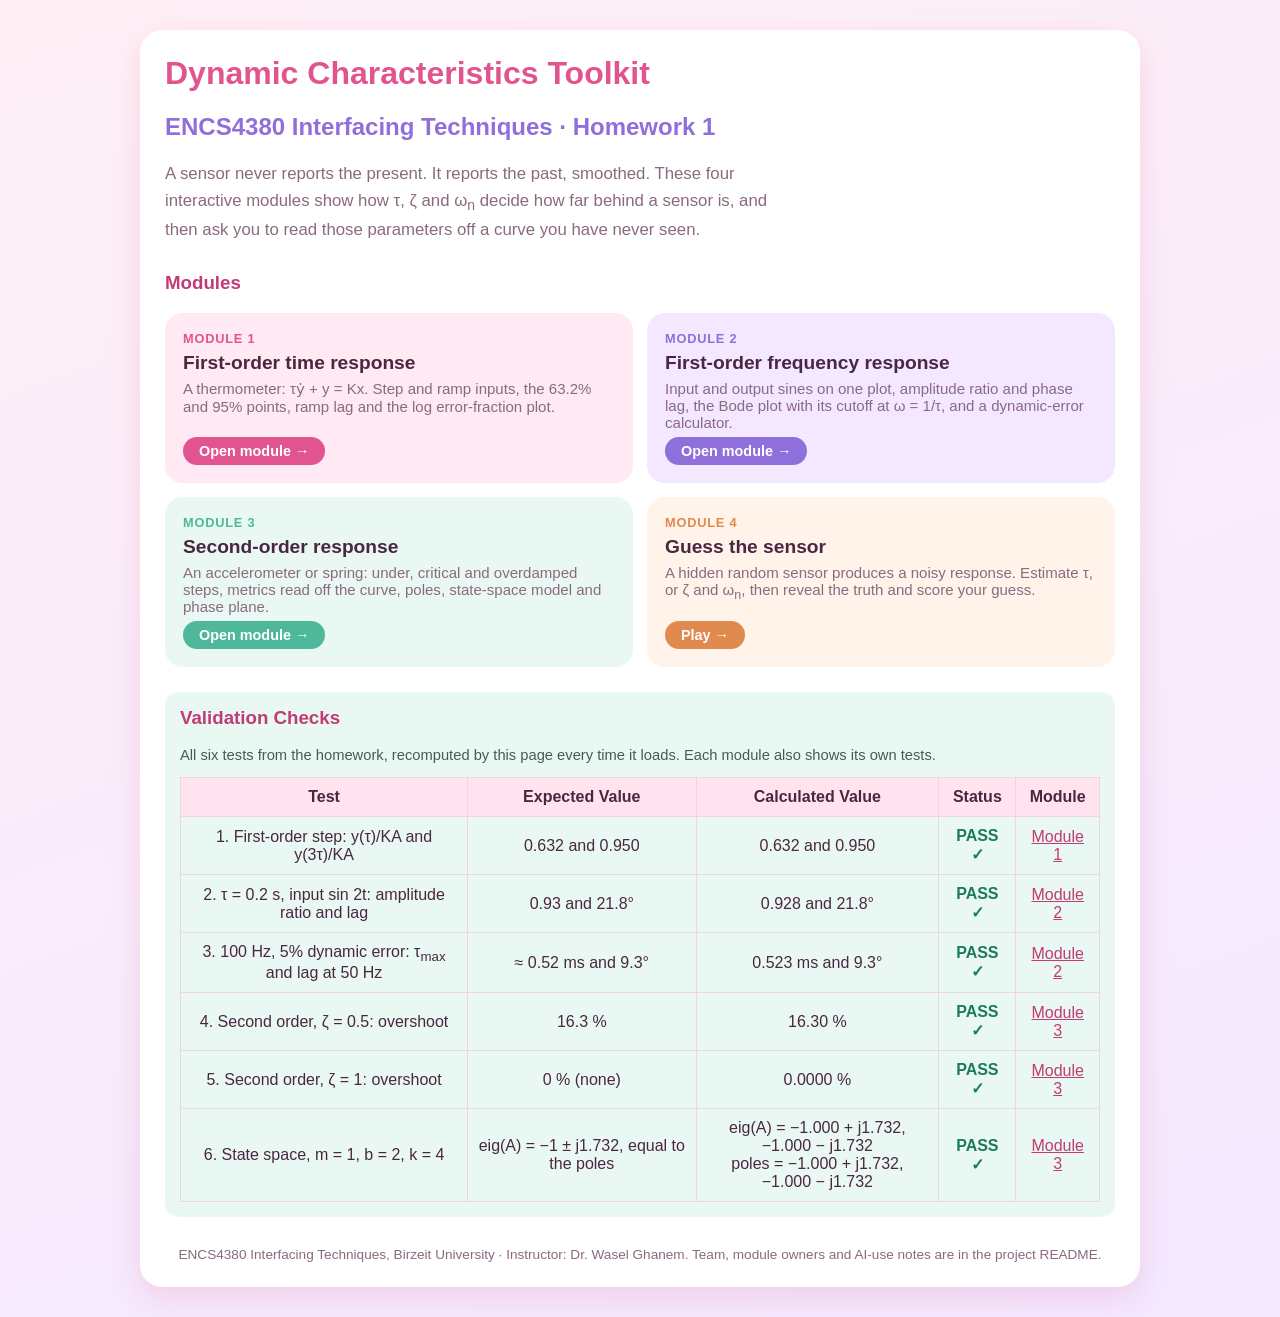
==== index.html @ 0ef6f0ad "Update home page links" ====
<!DOCTYPE html>
<html lang="en">

<head>
    <meta charset="UTF-8">
    <meta name="viewport" content="width=device-width, initial-scale=1.0">

    <title>Dynamic Characteristics Toolkit | ENCS4380</title>

    <style>
        /* ---------- Shared toolkit design (Module 2 style) ---------- */
        * { box-sizing: border-box; }

        body {
            font-family: "Segoe UI", Arial, sans-serif;
            margin: 0;
            padding: 30px 12px;
            color: #4a2740;
            background: linear-gradient(160deg, #fff0f6, #f3e8ff);
            min-height: 100vh;
        }

        .container {
            max-width: 1000px;
            margin: auto;
            background-color: white;
            padding: 25px;
            border-radius: 22px;
            box-shadow: 0 10px 30px rgba(226, 84, 143, 0.18);
        }

        h1 { color: #e2548f; margin-top: 0; }
        h2 { color: #8f6fdc; }
        h3 { margin-top: 0; color: #c13b74; }

        a { color: #c13b74; }

        .crumbs {
            font-size: 0.9rem;
            color: #8a6a80;
            margin: 0 0 8px;
        }

        .control { margin-bottom: 20px; }

        label { font-weight: bold; }

        input[type="range"] {
            width: 260px;
            max-width: 60%;
            accent-color: #e2548f;
            vertical-align: middle;
        }

        .value {
            font-weight: bold;
            color: #e2548f;
        }

        .infoBox {
            background-color: #f3e8ff;
            padding: 15px;
            margin-top: 15px;
            border-radius: 14px;
            line-height: 1.8;
        }

        .predictBox {
            background-color: #ffe9f2;
            border: 2px dashed #f7b6d2;
            padding: 15px;
            margin-top: 25px;
            border-radius: 14px;
        }

        .calcBox {
            background-color: #fff3ea;
            padding: 15px;
            margin-top: 25px;
            border-radius: 14px;
        }

        .validationBox {
            background-color: #e9f8f2;
            padding: 15px;
            margin-top: 25px;
            border-radius: 14px;
        }

        button {
            padding: 8px 18px;
            cursor: pointer;
            margin-top: 10px;
            border: none;
            border-radius: 999px;
            background-color: #e2548f;
            color: white;
            font-weight: bold;
            font-family: inherit;
        }

        button:hover { background-color: #c13b74; }

        input[type="text"],
        input[type="number"],
        select {
            padding: 7px;
            border: 2px solid #f0d4e3;
            border-radius: 10px;
            font-family: inherit;
            color: #4a2740;
            background: white;
        }

        input[type="text"] { width: 300px; max-width: 90%; }
        input[type="number"] { width: 110px; }

        .tableWrap { overflow-x: auto; }

        table {
            width: 100%;
            border-collapse: collapse;
            margin-top: 10px;
        }

        th, td {
            border: 1px solid #f0d4e3;
            padding: 10px;
            text-align: center;
        }

        th { background-color: #ffe3ef; }

        .pass { color: #1d7a5f; font-weight: bold; }
        .fail { color: #b3263f; font-weight: bold; }

        footer {
            margin-top: 30px;
            font-size: 0.85rem;
            color: #8a6a80;
            text-align: center;
        }

        @media (max-width: 600px) {
            body { padding: 0; }
            .container { border-radius: 0; padding: 16px; }
            input[type="range"] { width: 100%; max-width: 100%; }
        }

        /* ---------- Home page ---------- */
        .lede { max-width: 66ch; color: #8a6a80; font-size: 1.05rem; line-height: 1.6; }
        .cards { display: grid; grid-template-columns: repeat(2, minmax(0, 1fr)); gap: 14px; }
        @media (max-width: 700px) { .cards { grid-template-columns: 1fr; } }
        .card {
            display: flex; flex-direction: column; gap: 6px; text-decoration: none; color: #4a2740;
            background: var(--bg); border-radius: 18px; padding: 18px;
            transition: transform .15s, box-shadow .15s;
        }
        .card:hover { transform: translateY(-2px); box-shadow: 0 8px 20px rgba(226, 84, 143, 0.18); }
        .card .num { font-size: .8rem; font-weight: bold; letter-spacing: .06em; color: var(--c); }
        .card h3 { margin: 0; color: #4a2740; font-size: 1.2rem; }
        .card p { margin: 0; color: #8a6a80; font-size: .94rem; }
        .card .go {
            align-self: flex-start; margin-top: auto; padding: 6px 16px; border-radius: 999px;
            background: var(--c); color: white; font-weight: bold; font-size: .9rem;
        }
        .validationBox p { margin: 0 0 4px; color: #4a5a52; font-size: .92rem; }
        @media (prefers-reduced-motion: reduce) { * { transition: none !important; } }
    </style>
</head>

<body>

<div class="container">

    <h1>Dynamic Characteristics Toolkit</h1>

    <h2>ENCS4380 Interfacing Techniques · Homework 1</h2>

    <p class="lede">
        A sensor never reports the present. It reports the past, smoothed.
        These four interactive modules show how τ, ζ and ω<sub>n</sub> decide how far behind a sensor is,
        and then ask you to read those parameters off a curve you have never seen.
    </p>


    <!-- Modules -->

    <h3 style="margin-top: 28px;">Modules</h3>

    <div class="cards">
        <a class="card" href="module1.html" style="--c:#e2548f; --bg:#ffe9f2">
            <span class="num">MODULE 1</span>
            <h3>First-order time response</h3>
            <p>A thermometer: τẏ + y = Kx. Step and ramp inputs, the 63.2% and 95% points, ramp lag and the log error-fraction plot.</p>
            <span class="go">Open module →</span>
        </a>
        <a class="card" href="module2.html" style="--c:#8f6fdc; --bg:#f3e8ff">
            <span class="num">MODULE 2</span>
            <h3>First-order frequency response</h3>
            <p>Input and output sines on one plot, amplitude ratio and phase lag, the Bode plot with its cutoff at ω = 1/τ, and a dynamic-error calculator.</p>
            <span class="go">Open module →</span>
        </a>
        <a class="card" href="module3.html" style="--c:#4fb89a; --bg:#e9f8f2">
            <span class="num">MODULE 3</span>
            <h3>Second-order response</h3>
            <p>An accelerometer or spring: under, critical and overdamped steps, metrics read off the curve, poles, state-space model and phase plane.</p>
            <span class="go">Open module →</span>
        </a>
        <a class="card" href="module4.html" style="--c:#e08a4f; --bg:#fff3ea">
            <span class="num">MODULE 4</span>
            <h3>Guess the sensor</h3>
            <p>A hidden random sensor produces a noisy response. Estimate τ, or ζ and ω<sub>n</sub>, then reveal the truth and score your guess.</p>
            <span class="go">Play →</span>
        </a>
    </div>


    <!-- Validation -->

    <div class="validationBox">

        <h3>Validation Checks</h3>

        <p>All six tests from the homework, recomputed by this page every time it loads. Each module also shows its own tests.</p>

        <div class="tableWrap">
            <table>
                <thead>
                    <tr><th>Test</th><th>Expected Value</th><th>Calculated Value</th><th>Status</th><th>Module</th></tr>
                </thead>
                <tbody id="valBody"></tbody>
            </table>
        </div>

    </div>

    <footer>
        ENCS4380 Interfacing Techniques, Birzeit University · Instructor: Dr. Wasel Ghanem.
        Team, module owners and AI-use notes are in the project README.
    </footer>

</div>

<script>
"use strict";
const fmt = (v, d = 3) => v.toFixed(d).replace("-", "−");

/* Test 1: first-order step y(t) = K(1 - e^(-t/τ)), read off a sampled curve */
function firstStep(t, K, tau){ return K * (1 - Math.exp(-t / tau)); }
function sampleAt(fn, tEnd, N, tq){
  const h = tEnd / N;
  const i = Math.floor(tq / h), t0 = i * h;
  const y0 = fn(t0), y1 = fn(t0 + h);
  return y0 + (y1 - y0) * (tq - t0) / h;
}

/* Test 2 and 3: first-order frequency response */
const mag = (w, tau) => 1 / Math.sqrt(1 + (w * tau) ** 2);
const lagDeg = (w, tau) => Math.atan(w * tau) * 180 / Math.PI;
const tauMax = (f, e) => Math.sqrt(1 / (1 - e) ** 2 - 1) / (2 * Math.PI * f);

/* Test 4 and 5: second-order unit step, overshoot read off a sampled curve */
function step2(t, z, wn){
  if (Math.abs(z - 1) < 1e-9) return 1 - (1 + wn * t) * Math.exp(-wn * t);
  const s = Math.sqrt(1 - z * z), wd = wn * s;
  return 1 - Math.exp(-z * wn * t) / s * Math.sin(wd * t + Math.acos(z));
}
function overshoot(z, wn){
  const tEnd = 10 / (z * wn), N = 20000;
  let yMax = 0;
  for (let i = 0; i <= N; i++) yMax = Math.max(yMax, step2(tEnd * i / N, z, wn));
  return Math.max(0, (yMax - 1) * 100);
}

/* Test 6: eigenvalues of A from trace and determinant */
function eig2(A){
  const tr = A[0][0] + A[1][1], det = A[0][0] * A[1][1] - A[0][1] * A[1][0];
  const disc = tr * tr / 4 - det;
  if (disc >= 0){ const q = Math.sqrt(disc); return [{re:tr/2+q, im:0}, {re:tr/2-q, im:0}]; }
  const q = Math.sqrt(-disc); return [{re:tr/2, im:q}, {re:tr/2, im:-q}];
}
const cplx = q => Math.abs(q.im) < 1e-12 ? fmt(q.re) : `${fmt(q.re)} ${q.im >= 0 ? "+" : "−"} j${fmt(Math.abs(q.im))}`;

const rows = [];
{
  const K = 1, tau = 2, f = t => firstStep(t, K, tau);
  const a = sampleAt(f, 10 * tau, 300, tau) / K, b = sampleAt(f, 10 * tau, 300, 3 * tau) / K;
  rows.push(["1. First-order step: y(τ)/KA and y(3τ)/KA", "0.632 and 0.950",
             `${fmt(a)} and ${fmt(b)}`, Math.abs(a - 0.632) < 0.005 && Math.abs(b - 0.95) < 0.005, 1]);
}
{
  const M = mag(2, 0.2), p = lagDeg(2, 0.2);
  rows.push(["2. τ = 0.2 s, input sin 2t: amplitude ratio and lag", "0.93 and 21.8°",
             `${fmt(M)} and ${fmt(p, 1)}°`, Math.abs(M - 0.93) < 0.005 && Math.abs(p - 21.8) < 0.05, 2]);
}
{
  const tm = tauMax(100, 0.05), p = lagDeg(2 * Math.PI * 50, tm);
  rows.push(["3. 100 Hz, 5% dynamic error: τ<sub>max</sub> and lag at 50 Hz", "≈ 0.52 ms and 9.3°",
             `${fmt(tm * 1000)} ms and ${fmt(p, 1)}°`, Math.abs(tm * 1000 - 0.52) < 0.01 && Math.abs(p - 9.3) < 0.05, 2]);
}
{
  const os = overshoot(0.5, 2);
  rows.push(["4. Second order, ζ = 0.5: overshoot", "16.3 %", `${fmt(os, 2)} %`, Math.abs(os - 16.3) < 0.1, 3]);
}
{
  const os = overshoot(1, 2);
  rows.push(["5. Second order, ζ = 1: overshoot", "0 % (none)", `${fmt(os, 4)} %`, os < 1e-3, 3]);
}
{
  const m = 1, b = 2, k = 4, A = [[0, 1], [-k / m, -b / m]];
  const e = eig2(A).sort((p, q) => q.im - p.im);
  const z = b / (2 * Math.sqrt(m * k)), wn = Math.sqrt(k / m), wd = wn * Math.sqrt(1 - z * z);
  const poles = [{re:-z * wn, im:wd}, {re:-z * wn, im:-wd}];
  const ok = e.every((q, i) => Math.hypot(q.re - poles[i].re, q.im - poles[i].im) < 1e-9)
          && Math.abs(e[0].re + 1) < 1e-3 && Math.abs(e[0].im - Math.sqrt(3)) < 1e-3;
  rows.push(["6. State space, m = 1, b = 2, k = 4", "eig(A) = −1 ± j1.732, equal to the poles",
             `eig(A) = ${e.map(cplx).join(", ")}<br>poles = ${poles.map(cplx).join(", ")}`, ok, 3]);
}

document.getElementById("valBody").innerHTML = rows.map(([name, exp, got, pass, mod]) => `
  <tr><td>${name}</td><td>${exp}</td><td class="num">${got}</td>
  <td class="${pass ? "pass" : "fail"}">${pass ? "PASS ✓" : "FAIL ✗"}</td>
  <td><a href="module${mod}.html">Module ${mod}</a></td></tr>`).join("");
</script>

</body>

</html>
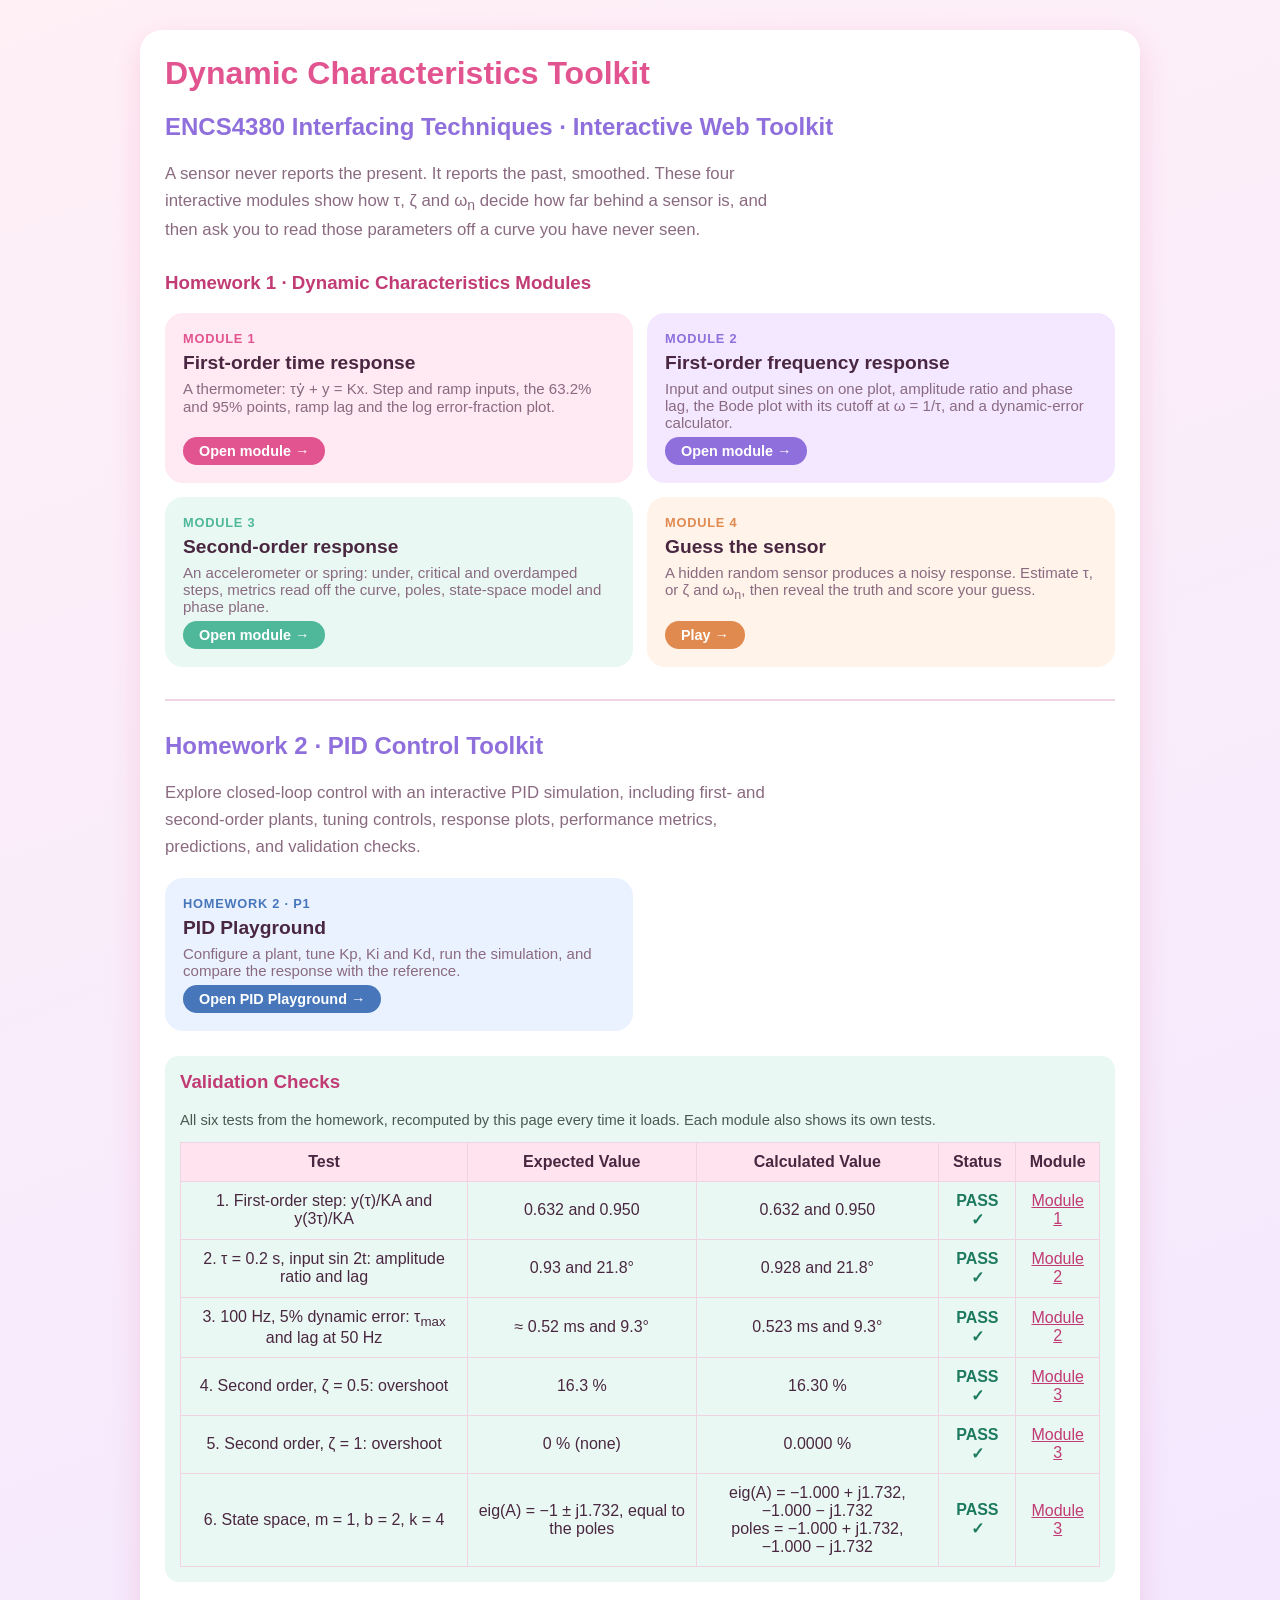
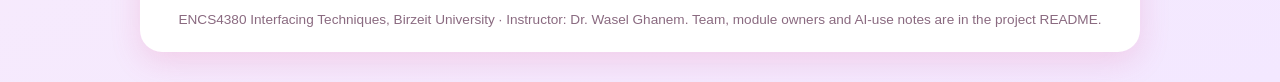
==== commit e35ed6c9: "feat(home): link PID Playground under Homework 2" ====
--- a/index.html
+++ b/index.html
@@ -175,7 +175,7 @@
 
     <h1>Dynamic Characteristics Toolkit</h1>
 
-    <h2>ENCS4380 Interfacing Techniques · Homework 1</h2>
+    <h2>ENCS4380 Interfacing Techniques · Interactive Web Toolkit</h2>
 
     <p class="lede">
         A sensor never reports the present. It reports the past, smoothed.
@@ -186,7 +186,7 @@
 
     <!-- Modules -->
 
-    <h3 style="margin-top: 28px;">Modules</h3>
+    <h3 style="margin-top: 28px;">Homework 1 · Dynamic Characteristics Modules</h3>
 
     <div class="cards">
         <a class="card" href="module1.html" style="--c:#e2548f; --bg:#ffe9f2">
@@ -201,7 +201,7 @@
             <p>Input and output sines on one plot, amplitude ratio and phase lag, the Bode plot with its cutoff at ω = 1/τ, and a dynamic-error calculator.</p>
             <span class="go">Open module →</span>
         </a>
-        <a class="card" href="module3.html" style="--c:#4fb89a; --bg:#e9f8f2">
+        <a class="card" href="Module3.html" style="--c:#4fb89a; --bg:#e9f8f2">
             <span class="num">MODULE 3</span>
             <h3>Second-order response</h3>
             <p>An accelerometer or spring: under, critical and overdamped steps, metrics read off the curve, poles, state-space model and phase plane.</p>
@@ -216,6 +216,20 @@
     </div>
 
 
+    <!-- Homework 2: PID Control -->
+    <section aria-labelledby="hw2-title" style="margin-top:32px;padding-top:12px;border-top:2px solid #f0d4e3;">
+        <h2 id="hw2-title">Homework 2 · PID Control Toolkit</h2>
+        <p class="lede">Explore closed-loop control with an interactive PID simulation, including first- and second-order plants, tuning controls, response plots, performance metrics, predictions, and validation checks.</p>
+        <div class="cards">
+            <a class="card" href="pid-playground.html" style="--c:#4777ba;--bg:#eaf2ff;">
+                <span class="num">HOMEWORK 2 · P1</span>
+                <h3>PID Playground</h3>
+                <p>Configure a plant, tune Kp, Ki and Kd, run the simulation, and compare the response with the reference.</p>
+                <span class="go">Open PID Playground →</span>
+            </a>
+        </div>
+    </section>
+
     <!-- Validation -->
 
     <div class="validationBox">
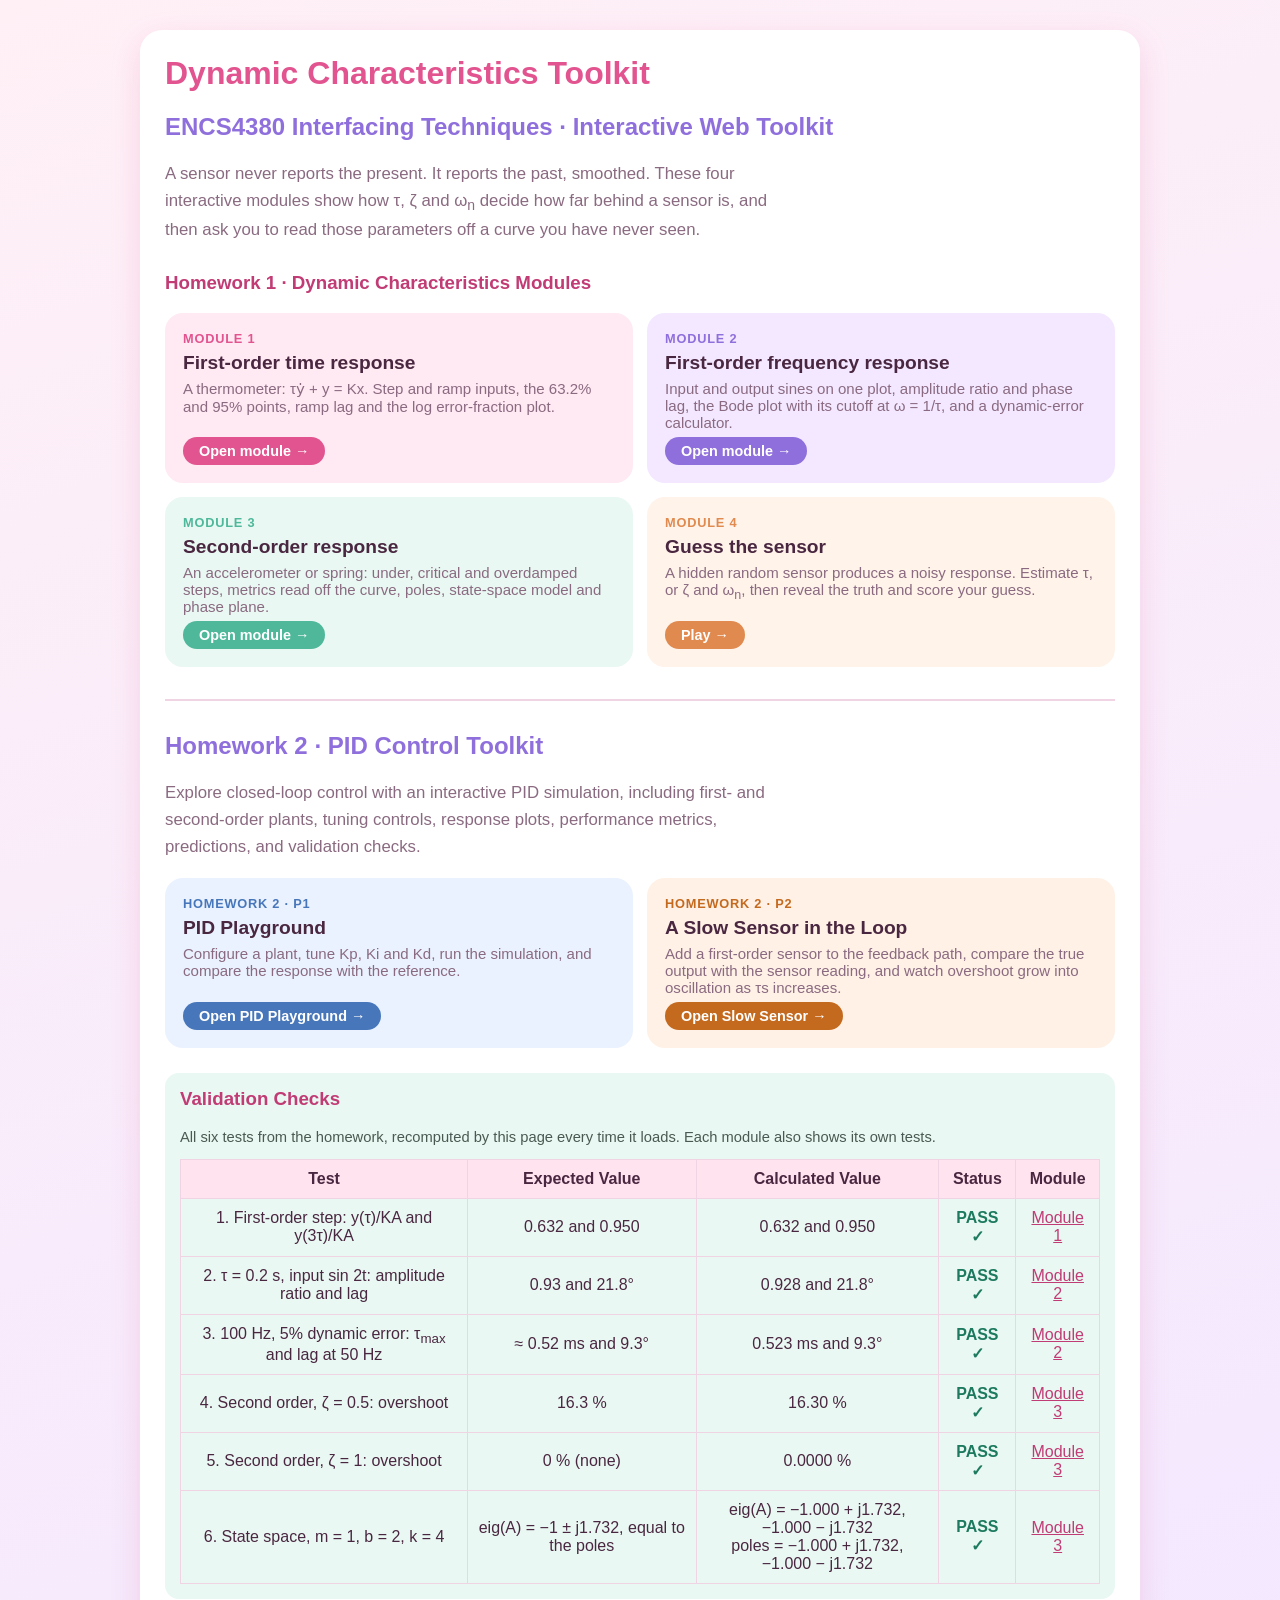
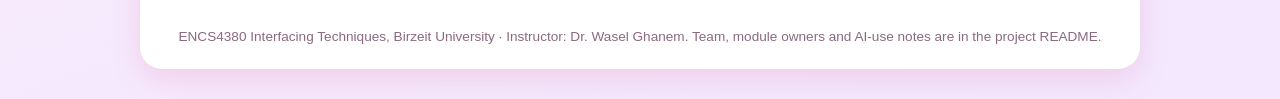
==== commit c355dfc3: "feat(home): link P2 Slow Sensor" ====
--- a/index.html
+++ b/index.html
@@ -216,7 +216,7 @@
     </div>
 
 
-    <!-- Homework 2: PID Control -->
+   <!-- Homework 2: PID Control -->
     <section aria-labelledby="hw2-title" style="margin-top:32px;padding-top:12px;border-top:2px solid #f0d4e3;">
         <h2 id="hw2-title">Homework 2 · PID Control Toolkit</h2>
         <p class="lede">Explore closed-loop control with an interactive PID simulation, including first- and second-order plants, tuning controls, response plots, performance metrics, predictions, and validation checks.</p>
@@ -227,6 +227,12 @@
                 <p>Configure a plant, tune Kp, Ki and Kd, run the simulation, and compare the response with the reference.</p>
                 <span class="go">Open PID Playground →</span>
             </a>
+            <a class="card" href="pid-slow-sensor.html" style="--c:#c46a1f;--bg:#fff1e6;">
+                <span class="num">HOMEWORK 2 · P2</span>
+                <h3>A Slow Sensor in the Loop</h3>
+                <p>Add a first-order sensor to the feedback path, compare the true output with the sensor reading, and watch overshoot grow into oscillation as τs increases.</p>
+                <span class="go">Open Slow Sensor →</span>
+            </a>
         </div>
     </section>
 
@@ -340,4 +346,4 @@
 
 </body>
 
-</html>+</html>
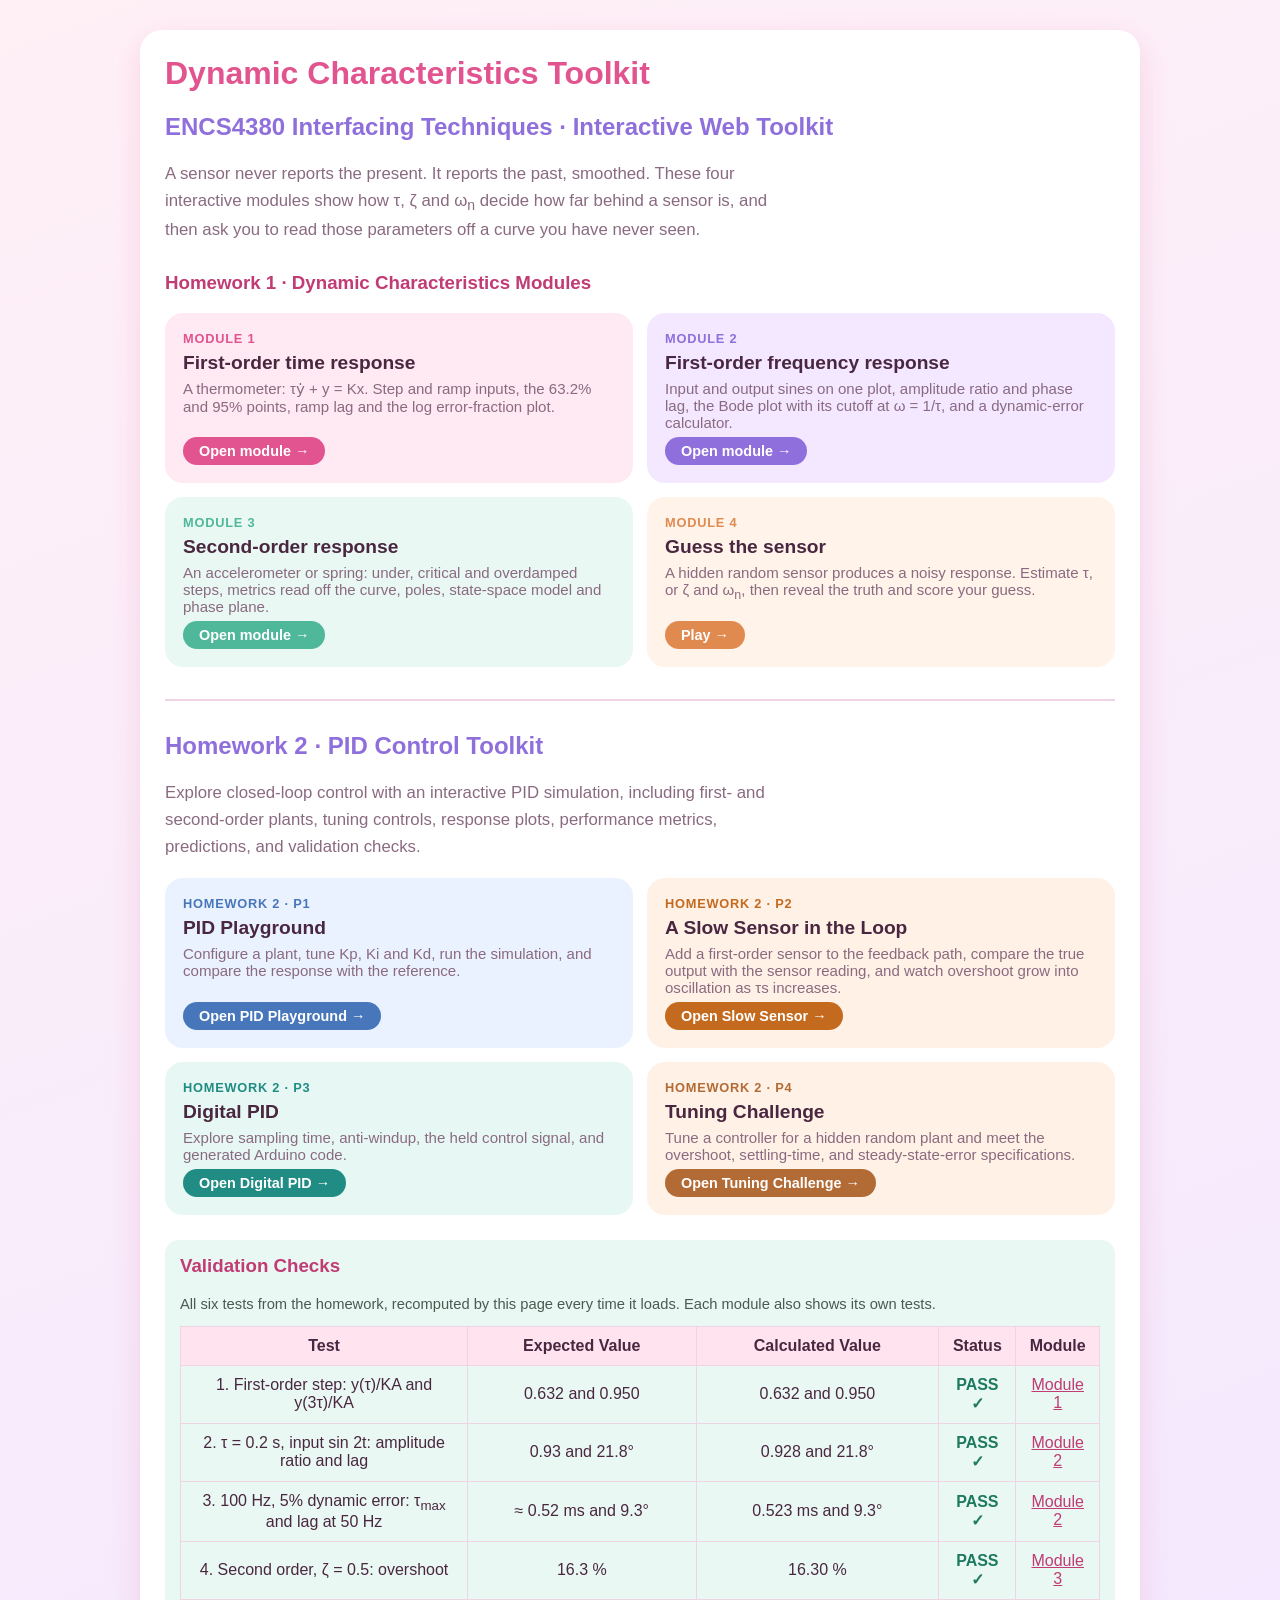
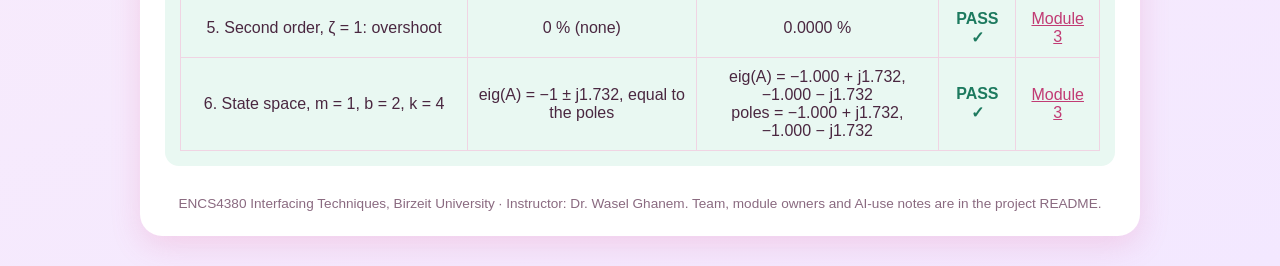
==== commit b367458f: "Link P3 and P4 from the home page" ====
--- a/index.html
+++ b/index.html
@@ -233,6 +233,18 @@
                 <p>Add a first-order sensor to the feedback path, compare the true output with the sensor reading, and watch overshoot grow into oscillation as τs increases.</p>
                 <span class="go">Open Slow Sensor →</span>
             </a>
+            <a class="card" href="pid-digital.html" style="--c:#218c83;--bg:#e6f7f4;">
+                <span class="num">HOMEWORK 2 · P3</span>
+                <h3>Digital PID</h3>
+                <p>Explore sampling time, anti-windup, the held control signal, and generated Arduino code.</p>
+                <span class="go">Open Digital PID →</span>
+            </a>
+            <a class="card" href="pid-tuning-challenge.html" style="--c:#b36b36;--bg:#fff1e6;">
+                <span class="num">HOMEWORK 2 · P4</span>
+                <h3>Tuning Challenge</h3>
+                <p>Tune a controller for a hidden random plant and meet the overshoot, settling-time, and steady-state-error specifications.</p>
+                <span class="go">Open Tuning Challenge →</span>
+            </a>
         </div>
     </section>
 
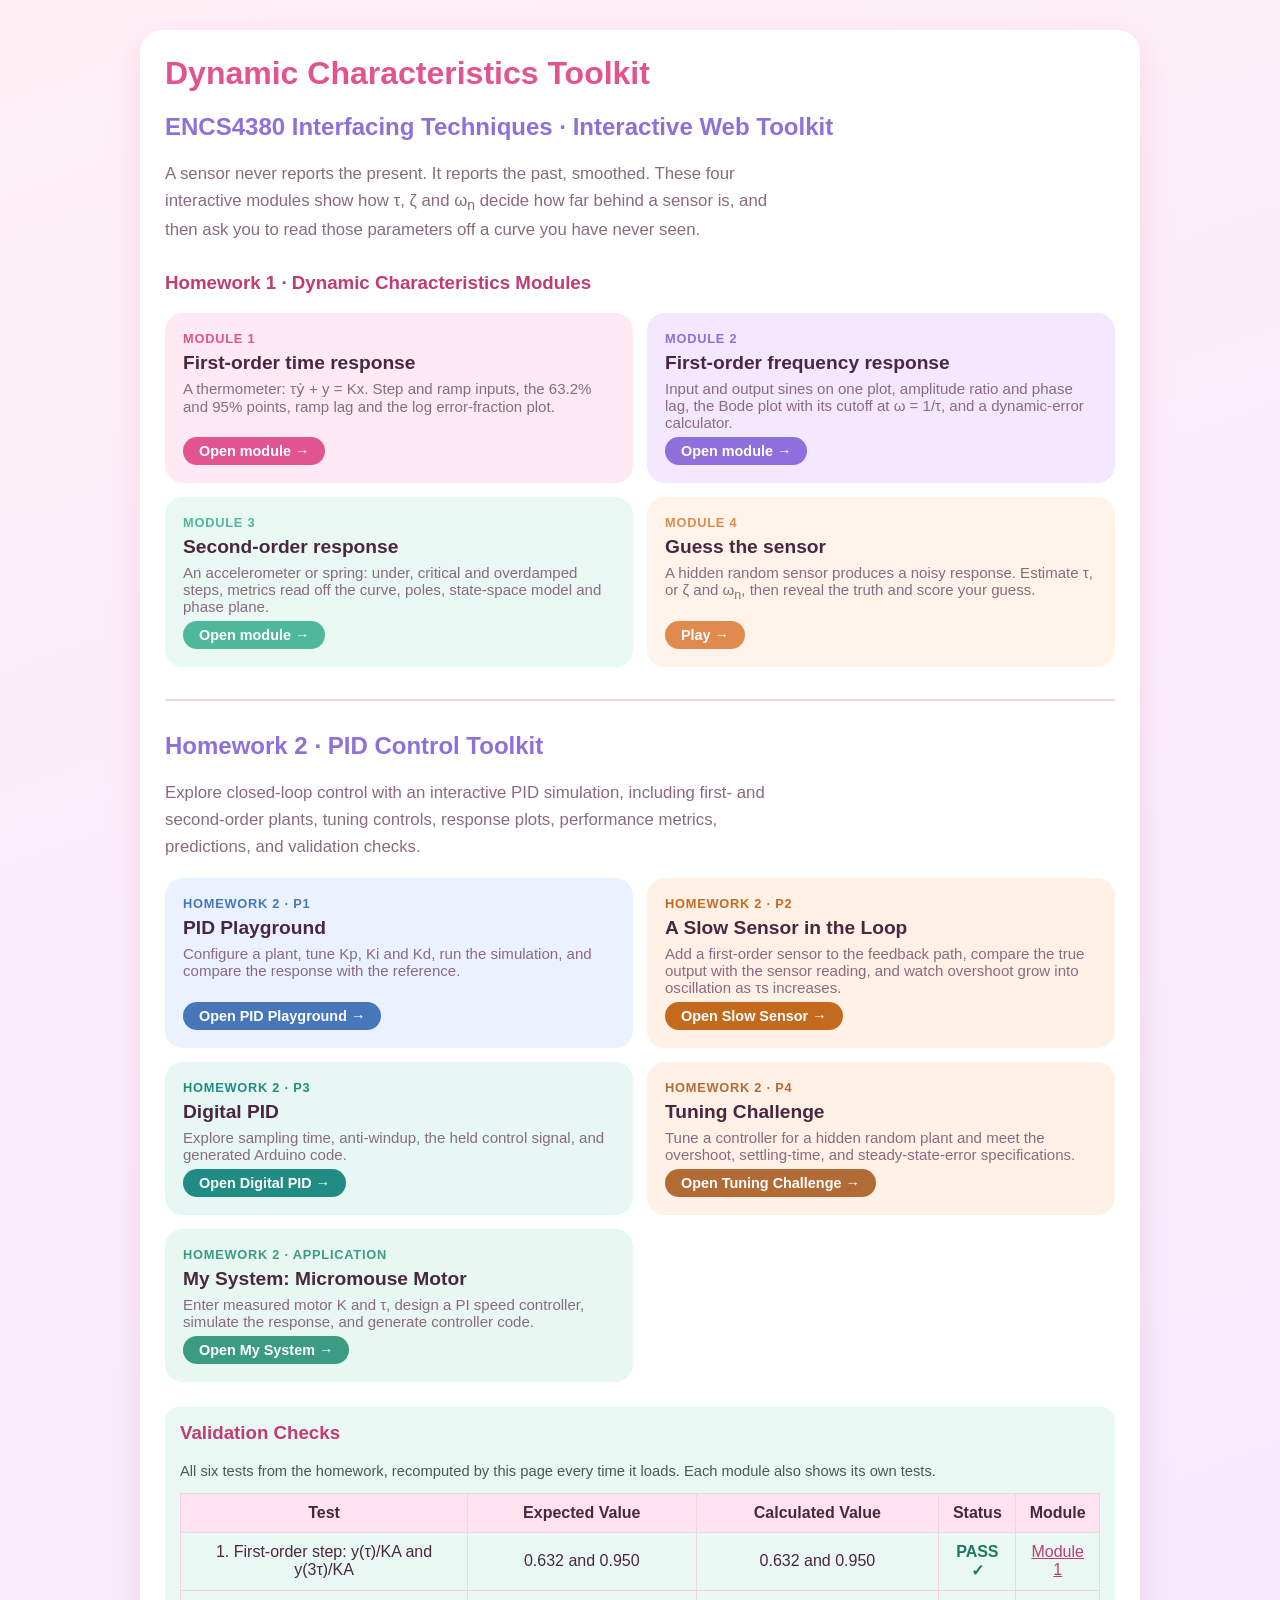
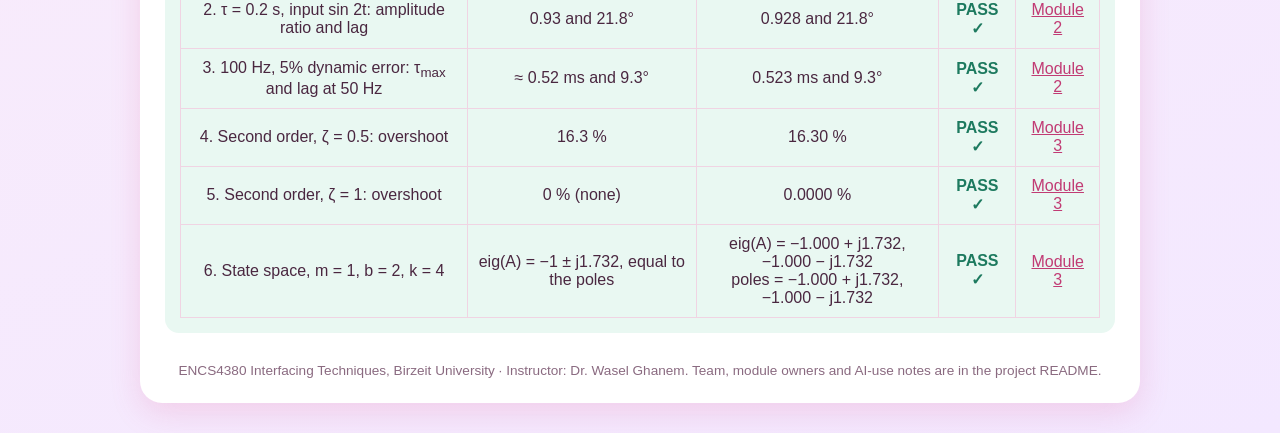
==== commit bfb2f948: "Add My System application to home page" ====
--- a/index.html
+++ b/index.html
@@ -245,6 +245,12 @@
                 <p>Tune a controller for a hidden random plant and meet the overshoot, settling-time, and steady-state-error specifications.</p>
                 <span class="go">Open Tuning Challenge →</span>
             </a>
+            <a class="card" href="my-system.html" style="--c:#3b9b83;--bg:#e8f7f1;">
+                <span class="num">HOMEWORK 2 · APPLICATION</span>
+                <h3>My System: Micromouse Motor</h3>
+                <p>Enter measured motor K and τ, design a PI speed controller, simulate the response, and generate controller code.</p>
+                <span class="go">Open My System →</span>
+            </a>
         </div>
     </section>
 
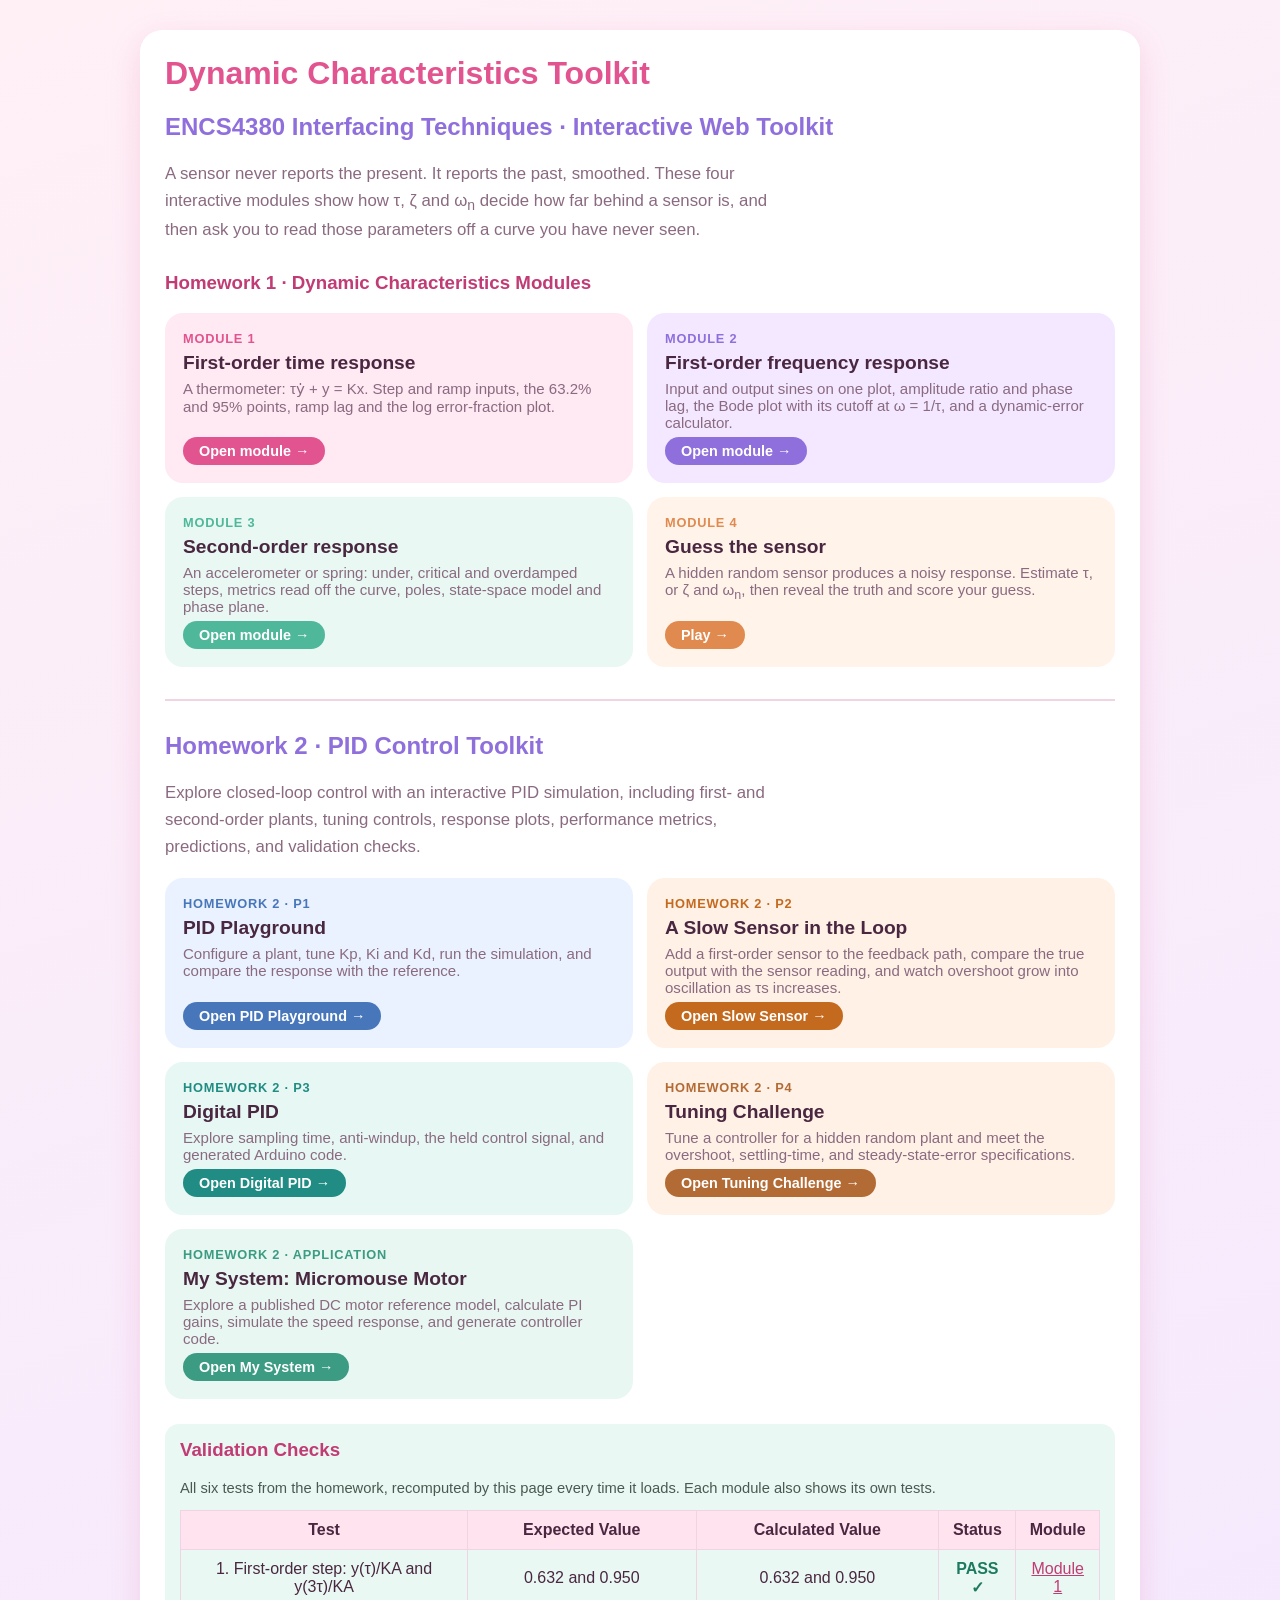
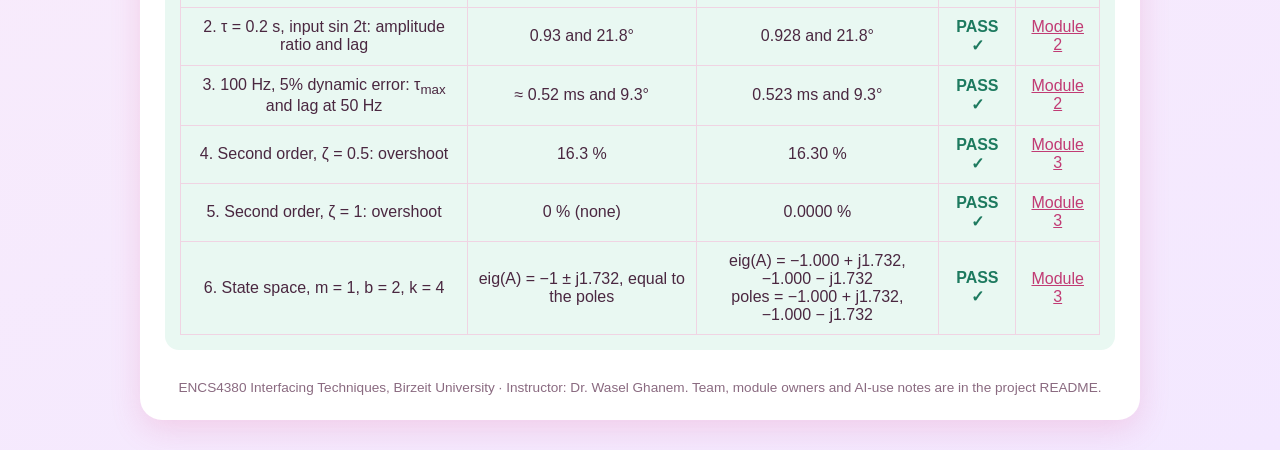
==== commit ac4adbd2: "Clarify My System home card uses published reference motor model" ====
--- a/index.html
+++ b/index.html
@@ -248,7 +248,7 @@
             <a class="card" href="my-system.html" style="--c:#3b9b83;--bg:#e8f7f1;">
                 <span class="num">HOMEWORK 2 · APPLICATION</span>
                 <h3>My System: Micromouse Motor</h3>
-                <p>Enter measured motor K and τ, design a PI speed controller, simulate the response, and generate controller code.</p>
+                <p>Explore a published DC motor reference model, calculate PI gains, simulate the speed response, and generate controller code.</p>
                 <span class="go">Open My System →</span>
             </a>
         </div>
